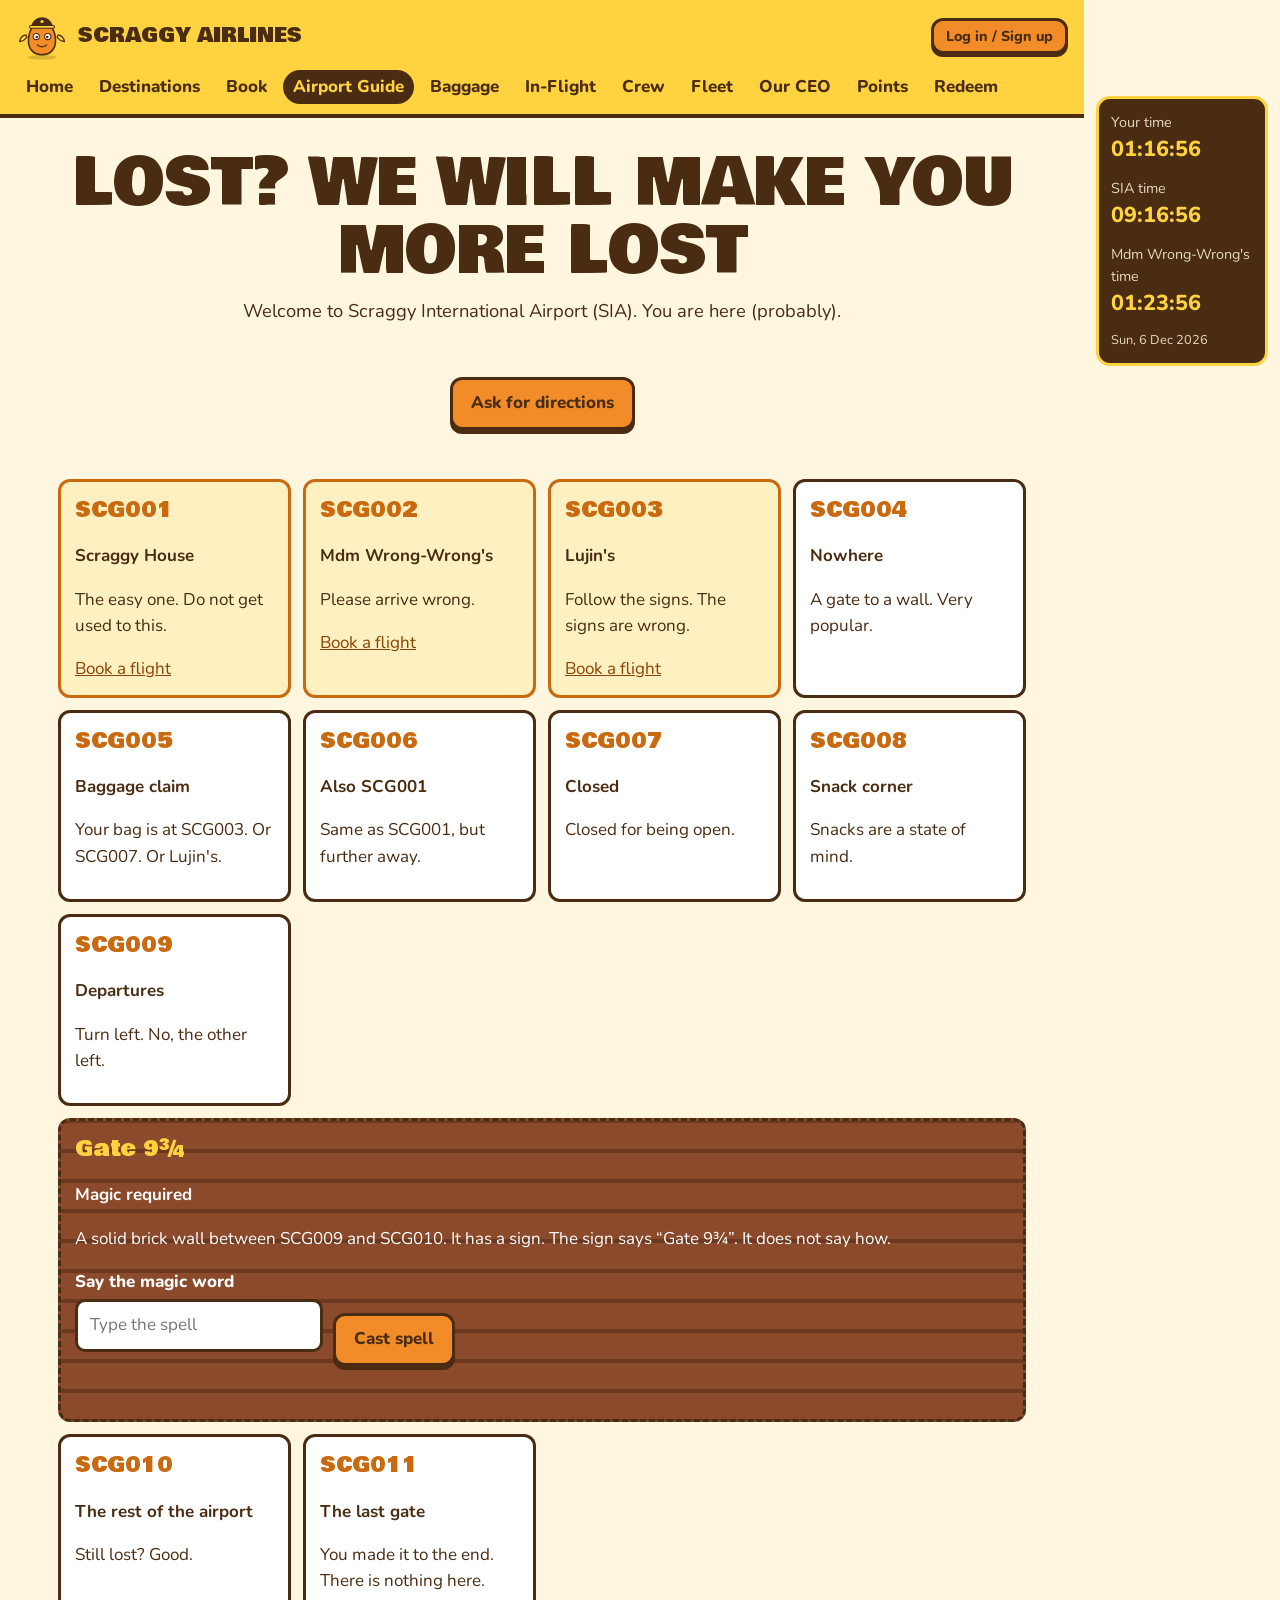
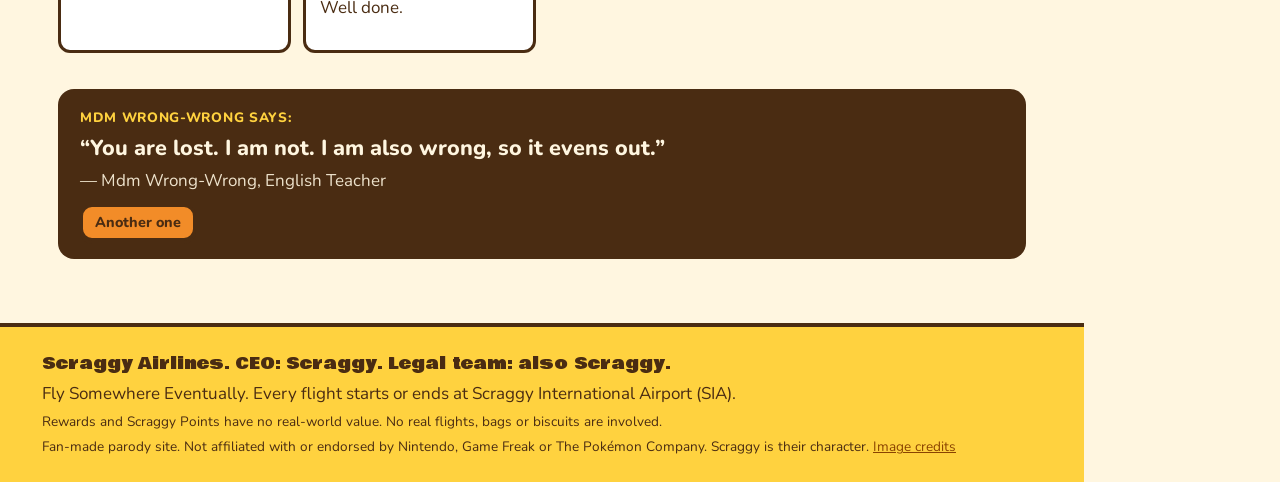
==== airport.html @ 8713265b "Build Scraggy Airlines website per DEVELOPMENT.md Static site for GitHub Pages: 13 pages, joke booki" ====
<!doctype html>
<html lang="en">
<head>
<meta charset="utf-8">
<meta name="viewport" content="width=device-width, initial-scale=1">
<title>Airport Guide | Scraggy Airlines</title>
<meta name="description" content="The Scraggy International Airport (SIA) guide: gates SCG001 to SCG011 and a secret Gate 9¾.">
<link rel="icon" href="assets/favicon.svg" type="image/svg+xml">
<link rel="preconnect" href="https://fonts.googleapis.com">
<link rel="preconnect" href="https://fonts.gstatic.com" crossorigin>
<link href="https://fonts.googleapis.com/css2?family=Bowlby+One&family=Nunito:wght@400;700;800&display=swap" rel="stylesheet">
<link rel="stylesheet" href="css/styles.css">
</head>
<body data-page="airport">
<a class="skip" href="#main">Skip to content</a>
<header id="site-header" class="site-header"></header>
<main id="main">
<section class="hero">
<h1 class="headline">LOST? WE WILL MAKE YOU MORE LOST</h1>
<p class="sub">Welcome to Scraggy International Airport (SIA). You are here (probably).</p>
</section>
<div class="actions"><button class="btn" id="directions-btn" type="button">Ask for directions</button></div>
<p id="directions-out" class="msg center" role="status"></p>
<ul id="gate-list" class="gates" aria-label="Gates"></ul>
<aside id="wrong-wrong" class="quote" data-page="airport" aria-label="A quote from Mdm Wrong-Wrong"></aside>
</main>
<footer id="site-footer" class="site-footer"></footer>
<noscript><p style="text-align:center;padding:16px">This site needs JavaScript. Scraggy Airlines needs many things.</p></noscript>
<script type="module" src="js/main.js"></script>
<script type="module" src="js/airport.js"></script>
</body>
</html>
---- css/styles.css ----
:root {
  --orange: #f28c28;
  --orange-dark: #c96a10;
  --yellow: #ffd23f;
  --cream: #fff6e0;
  --brown: #4a2c12;
  --brown-soft: #6b4423;
  --white: #ffffff;
  --ok: #1d6b3a;
  --bad: #a12a1a;
  --radius: 16px;
  --display: "Bowlby One", Impact, "Arial Black", sans-serif;
}

* { box-sizing: border-box; }
html { scroll-behavior: smooth; }
body {
  margin: 0;
  font-family: "Nunito", system-ui, -apple-system, "Segoe UI", sans-serif;
  background: var(--cream);
  color: var(--brown);
  line-height: 1.55;
  font-size: 17px;
}
@media (min-width: 900px) {
  body { padding-right: 196px; } /* room for the live clock on the side */
}
img { max-width: 100%; height: auto; }
a { color: #8a4300; }
a:hover { color: var(--brown); }
:focus-visible { outline: 3px solid var(--brown); outline-offset: 2px; }

.skip { position: absolute; left: -999px; top: 0; background: var(--brown); color: #fff; padding: 8px 12px; z-index: 100; }
.skip:focus { left: 8px; top: 8px; }

/* ---------- Header ---------- */
.site-header { background: var(--yellow); border-bottom: 4px solid var(--brown); padding: 10px 16px; }
.header-inner { max-width: 1100px; margin: 0 auto; display: flex; flex-wrap: wrap; align-items: center; gap: 8px 16px; }
.logo { display: flex; align-items: center; gap: 10px; text-decoration: none; color: var(--brown); font-family: var(--display); font-size: 1.25rem; text-transform: uppercase; line-height: 1; }
.logo-img { width: 52px; height: 52px; object-fit: contain; }
.auth-box { margin-left: auto; display: flex; flex-wrap: wrap; align-items: center; gap: 8px; font-weight: 800; font-size: .95rem; }
.auth-box .who { color: var(--brown); }
.pts { background: var(--brown); color: var(--yellow); padding: 2px 10px; border-radius: 99px; }
.nav-toggle { display: none; }
.site-nav { flex-basis: 100%; display: flex; flex-wrap: wrap; gap: 4px 6px; }
.site-nav a { text-decoration: none; color: var(--brown); font-weight: 800; padding: 4px 10px; border-radius: 99px; }
.site-nav a:hover { background: rgba(74, 44, 18, .12); }
.site-nav a[aria-current="page"] { background: var(--brown); color: var(--yellow); }
@media (max-width: 720px) {
  .nav-toggle { display: inline-block; margin-left: auto; background: var(--brown); color: var(--yellow); border: 0; border-radius: 10px; padding: 8px 14px; font: inherit; font-weight: 800; }
  .auth-box { margin-left: 0; flex-basis: 100%; }
  .site-nav { display: none; flex-direction: column; }
  .site-nav.open { display: flex; }
}

/* ---------- Live clock ---------- */
.clock { background: var(--brown); color: var(--cream); font-variant-numeric: tabular-nums; padding: 8px 12px; font-size: .9rem; display: flex; flex-wrap: wrap; justify-content: center; gap: 4px 18px; }
.clock-row { display: flex; gap: 6px; align-items: baseline; }
.clock-label { opacity: .85; }
.clock-time { font-weight: 800; color: var(--yellow); }
.clock-date { flex-basis: 100%; text-align: center; font-size: .8rem; opacity: .85; }
@media (min-width: 900px) {
  .clock { position: fixed; right: 12px; top: 96px; width: 172px; border-radius: 14px; border: 3px solid var(--yellow); padding: 12px; z-index: 20; display: block; text-align: left; }
  .clock-row { flex-direction: column; gap: 0; margin-bottom: 10px; }
  .clock-time { font-size: 1.35rem; }
  .clock-date { text-align: left; }
}

/* ---------- Layout ---------- */
main { max-width: 1000px; margin: 0 auto; padding: 0 16px 40px; }
.hero { text-align: center; padding: 32px 8px 20px; }
.headline { font-family: var(--display); font-weight: 400; font-size: clamp(2rem, 7vw, 4rem); line-height: 1.05; margin: 0 0 12px; text-transform: uppercase; overflow-wrap: anywhere; }
.sub { font-size: 1.15rem; max-width: 40rem; margin: 0 auto 16px; }
.hero-mascot { width: min(240px, 60vw); height: auto; margin: 8px auto 0; display: block; }
h2 { font-family: var(--display); font-weight: 400; font-size: 1.6rem; margin: 32px 0 12px; text-transform: uppercase; }
h3 { margin: 0 0 6px; font-size: 1.2rem; }
.grid { display: grid; gap: 16px; grid-template-columns: repeat(auto-fit, minmax(240px, 1fr)); }
.card { background: var(--white); border: 3px solid var(--brown); border-radius: var(--radius); padding: 16px; box-shadow: 0 5px 0 rgba(74, 44, 18, .25); }
.card p { margin: 6px 0; }
.stat { text-align: center; }
.stat .big { font-family: var(--display); font-size: 2rem; color: var(--orange-dark); display: block; line-height: 1.1; }
.tag { display: inline-block; background: var(--yellow); border: 2px solid var(--brown); border-radius: 99px; padding: 0 10px; font-weight: 800; font-size: .85rem; margin-right: 6px; }
.center { text-align: center; }
.actions { display: flex; flex-wrap: wrap; gap: 10px; justify-content: center; margin: 16px 0; }
.note { background: #fff0c2; border: 2px dashed var(--brown); border-radius: 12px; padding: 10px 14px; }
ul.plain { padding-left: 1.2rem; }

/* ---------- Buttons and forms ---------- */
.btn { display: inline-block; background: var(--orange); color: var(--brown); border: 3px solid var(--brown); border-radius: 12px; padding: 10px 18px; font: inherit; font-weight: 800; text-decoration: none; cursor: pointer; box-shadow: 0 4px 0 var(--brown); }
.btn:hover { background: var(--yellow); color: var(--brown); }
.btn:active { transform: translateY(3px); box-shadow: 0 1px 0 var(--brown); }
.btn.secondary { background: var(--cream); }
.btn:disabled { background: #d9cbb0; color: #6f5a3d; cursor: not-allowed; box-shadow: none; }
.small-btn { padding: 4px 12px; font-size: .9rem; box-shadow: 0 3px 0 var(--brown); }
label { display: block; font-weight: 800; margin-bottom: 4px; }
input[type="text"], input[type="password"], input[type="date"], select {
  width: 100%; padding: 10px 12px; border: 3px solid var(--brown); border-radius: 10px; font: inherit; background: var(--white); color: var(--brown);
}
.field { margin: 0 0 14px; }
.hint { font-size: .9rem; color: var(--brown-soft); margin: 4px 0 0; }
fieldset { border: 3px solid var(--brown); border-radius: var(--radius); background: var(--white); padding: 16px; margin: 0 0 16px; min-width: 0; }
legend { font-family: var(--display); padding: 0 8px; font-size: 1.2rem; }
.options { display: grid; gap: 10px; grid-template-columns: repeat(auto-fit, minmax(210px, 1fr)); }
.opt { display: block; border: 3px solid var(--brown); border-radius: 12px; padding: 10px 12px; background: var(--white); cursor: pointer; margin: 0; font-weight: 700; }
.opt small { display: block; font-weight: 400; }
.opt:has(input:checked) { background: var(--yellow); }
.opt input { margin-right: 8px; accent-color: var(--brown); }
.check { display: flex; gap: 10px; align-items: flex-start; font-weight: 700; margin-bottom: 10px; }
.check input { margin-top: 6px; accent-color: var(--brown); }
.msg { min-height: 1.5em; font-weight: 800; margin: 8px 0; }
.msg.error { color: var(--bad); }
.msg.ok { color: var(--ok); }
.form-nav { display: flex; gap: 10px; justify-content: space-between; flex-wrap: wrap; }
.steps { display: flex; flex-wrap: wrap; gap: 6px; list-style: none; padding: 0; margin: 0 0 16px; }
.steps li { padding: 2px 12px; border: 2px solid var(--brown); border-radius: 99px; font-weight: 800; font-size: .85rem; background: var(--white); }
.steps li[aria-current="step"] { background: var(--brown); color: var(--yellow); }
.tabs { display: flex; gap: 8px; margin-bottom: 16px; }
.tabs button { flex: 1; }
.tabs button[aria-selected="true"] { background: var(--yellow); }
.narrow { max-width: 460px; margin: 0 auto; }

/* ---------- Review and boarding pass ---------- */
.review { display: grid; grid-template-columns: max-content 1fr; gap: 4px 16px; margin: 0; }
.review dt { font-weight: 800; }
.review dd { margin: 0; overflow-wrap: anywhere; }
.pass { background: var(--white); border: 3px dashed var(--brown); border-radius: 12px; padding: 14px 16px; margin: 12px 0; }
.pass-top { display: flex; justify-content: space-between; flex-wrap: wrap; gap: 6px; align-items: baseline; }
.pass .flight { font-family: var(--display); font-size: 1.6rem; }
.pass .route { font-weight: 800; font-size: 1.1rem; }
.pass dl { margin: 8px 0 0; }

/* ---------- Points, tiers, tables ---------- */
.badge { display: inline-block; border: 2px solid var(--brown); border-radius: 99px; padding: 0 10px; font-weight: 800; font-size: .85rem; background: #eee; }
.badge-none { background: #ece3d0; }
.badge-bronze { background: #e0a56b; }
.badge-gold { background: #ffd23f; }
.badge-platinum { background: #d9e2ea; }
.badge-scraggy { background: var(--orange); }
.big-num { font-family: var(--display); font-size: 2.4rem; color: var(--orange-dark); line-height: 1.1; }
progress { width: 100%; height: 22px; accent-color: var(--orange); }
.table-wrap { overflow-x: auto; }
table { width: 100%; border-collapse: collapse; background: var(--white); border: 3px solid var(--brown); }
th, td { padding: 8px 10px; text-align: left; border-bottom: 2px solid #eadcc0; }
th { background: var(--yellow); }
td.num { text-align: right; font-variant-numeric: tabular-nums; font-weight: 800; }
.pos { color: var(--ok); }
.neg { color: var(--bad); }
tr.you { background: #fff0c2; }

/* ---------- Airport ---------- */
.gates { list-style: none; padding: 0; margin: 0; display: grid; gap: 12px; grid-template-columns: repeat(auto-fill, minmax(230px, 1fr)); }
.gate { background: var(--white); border: 3px solid var(--brown); border-radius: 12px; padding: 12px 14px; }
.gate .gate-id { font-family: var(--display); font-size: 1.3rem; color: var(--orange-dark); }
.gate.real { border-color: var(--orange-dark); background: #fff0c2; }
.gate.magic { grid-column: 1 / -1; background: repeating-linear-gradient(0deg, #8b4a2b 0 26px, #6d3820 26px 30px), #8b4a2b; color: #fff; border-style: dashed; }
.gate.magic .gate-id { color: var(--yellow); }
.gate.magic .msg.error { color: #ffd0c8; }
.gate.magic .msg.ok { color: #c9f5d5; }
.gate.magic input { max-width: 320px; }
.gate.magic form { display: flex; flex-wrap: wrap; gap: 10px; align-items: end; }
.secret-room { background: var(--cream); color: var(--brown); border: 3px solid var(--yellow); border-radius: 12px; padding: 12px 16px; margin-top: 12px; }

/* ---------- Quote box ---------- */
.quote { background: var(--brown); color: var(--cream); border-radius: var(--radius); padding: 18px 22px; margin: 36px 0 0; }
.quote-label { margin: 0; font-weight: 800; color: var(--yellow); text-transform: uppercase; letter-spacing: .05em; font-size: .85rem; }
.quote-text { margin: 6px 0; font-size: 1.35rem; font-weight: 800; line-height: 1.3; }
.quote-who { margin: 0 0 10px; opacity: .9; }

/* ---------- Footer ---------- */
.site-footer { background: var(--yellow); border-top: 4px solid var(--brown); padding: 20px 16px; margin-top: 24px; }
.footer-inner { max-width: 1000px; margin: 0 auto; }
.footer-inner p { margin: 4px 0; }
.footer-main { font-family: var(--display); }
.small { font-size: .85rem; }

@media (prefers-reduced-motion: reduce) { html { scroll-behavior: auto; } .btn:active { transform: none; } }
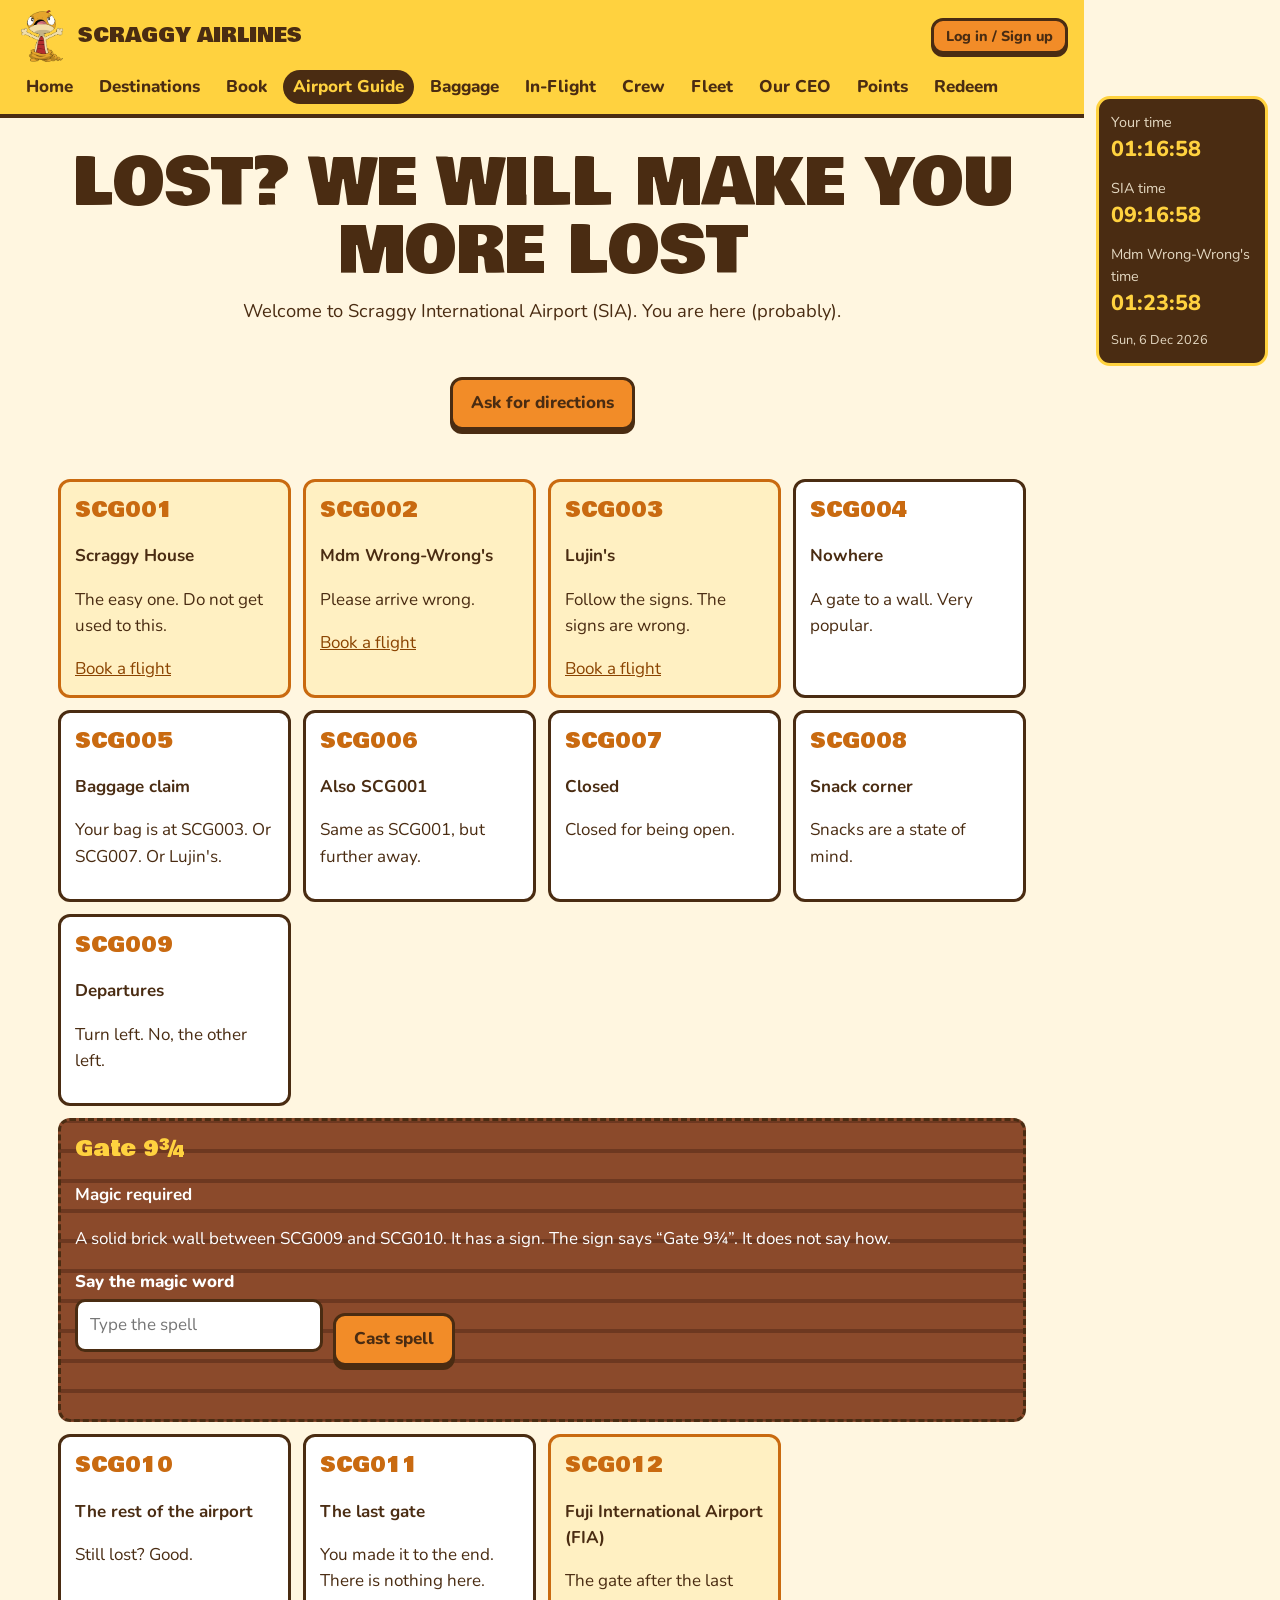
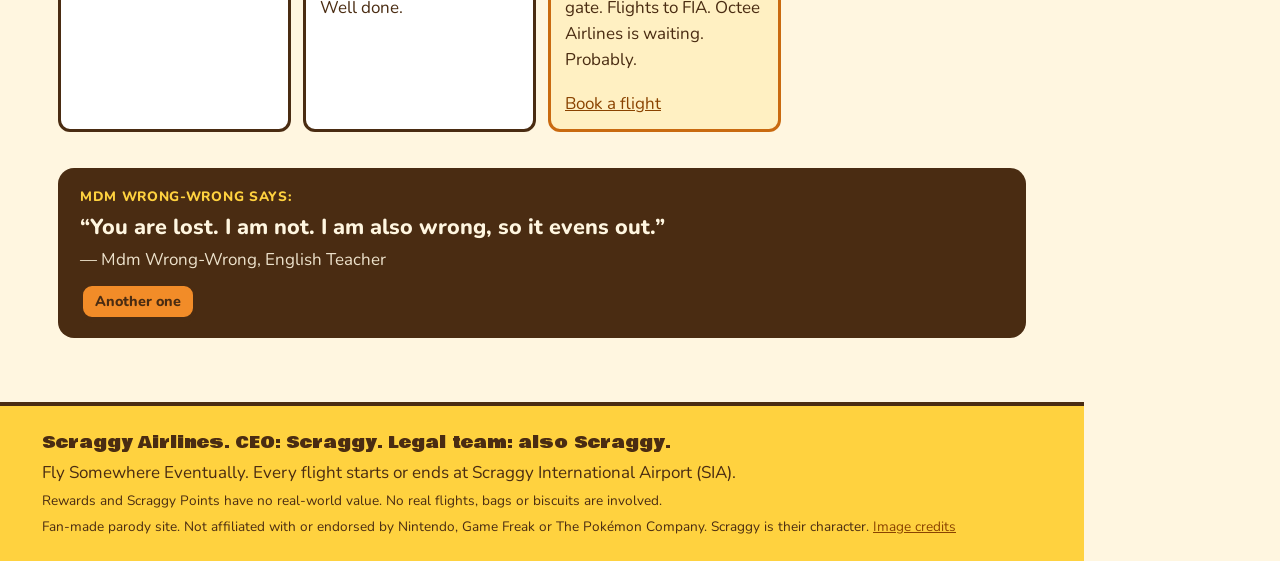
==== commit 97739639: "Add Fuji routes and shared account points" ====
--- a/airport.html
+++ b/airport.html
@@ -4,7 +4,7 @@
 <meta charset="utf-8">
 <meta name="viewport" content="width=device-width, initial-scale=1">
 <title>Airport Guide | Scraggy Airlines</title>
-<meta name="description" content="The Scraggy International Airport (SIA) guide: gates SCG001 to SCG011 and a secret Gate 9¾.">
+<meta name="description" content="The Scraggy International Airport (SIA) guide: gates SCG001 to SCG012 and a secret Gate 9¾.">
 <link rel="icon" href="assets/favicon.svg" type="image/svg+xml">
 <link rel="preconnect" href="https://fonts.googleapis.com">
 <link rel="preconnect" href="https://fonts.gstatic.com" crossorigin>
